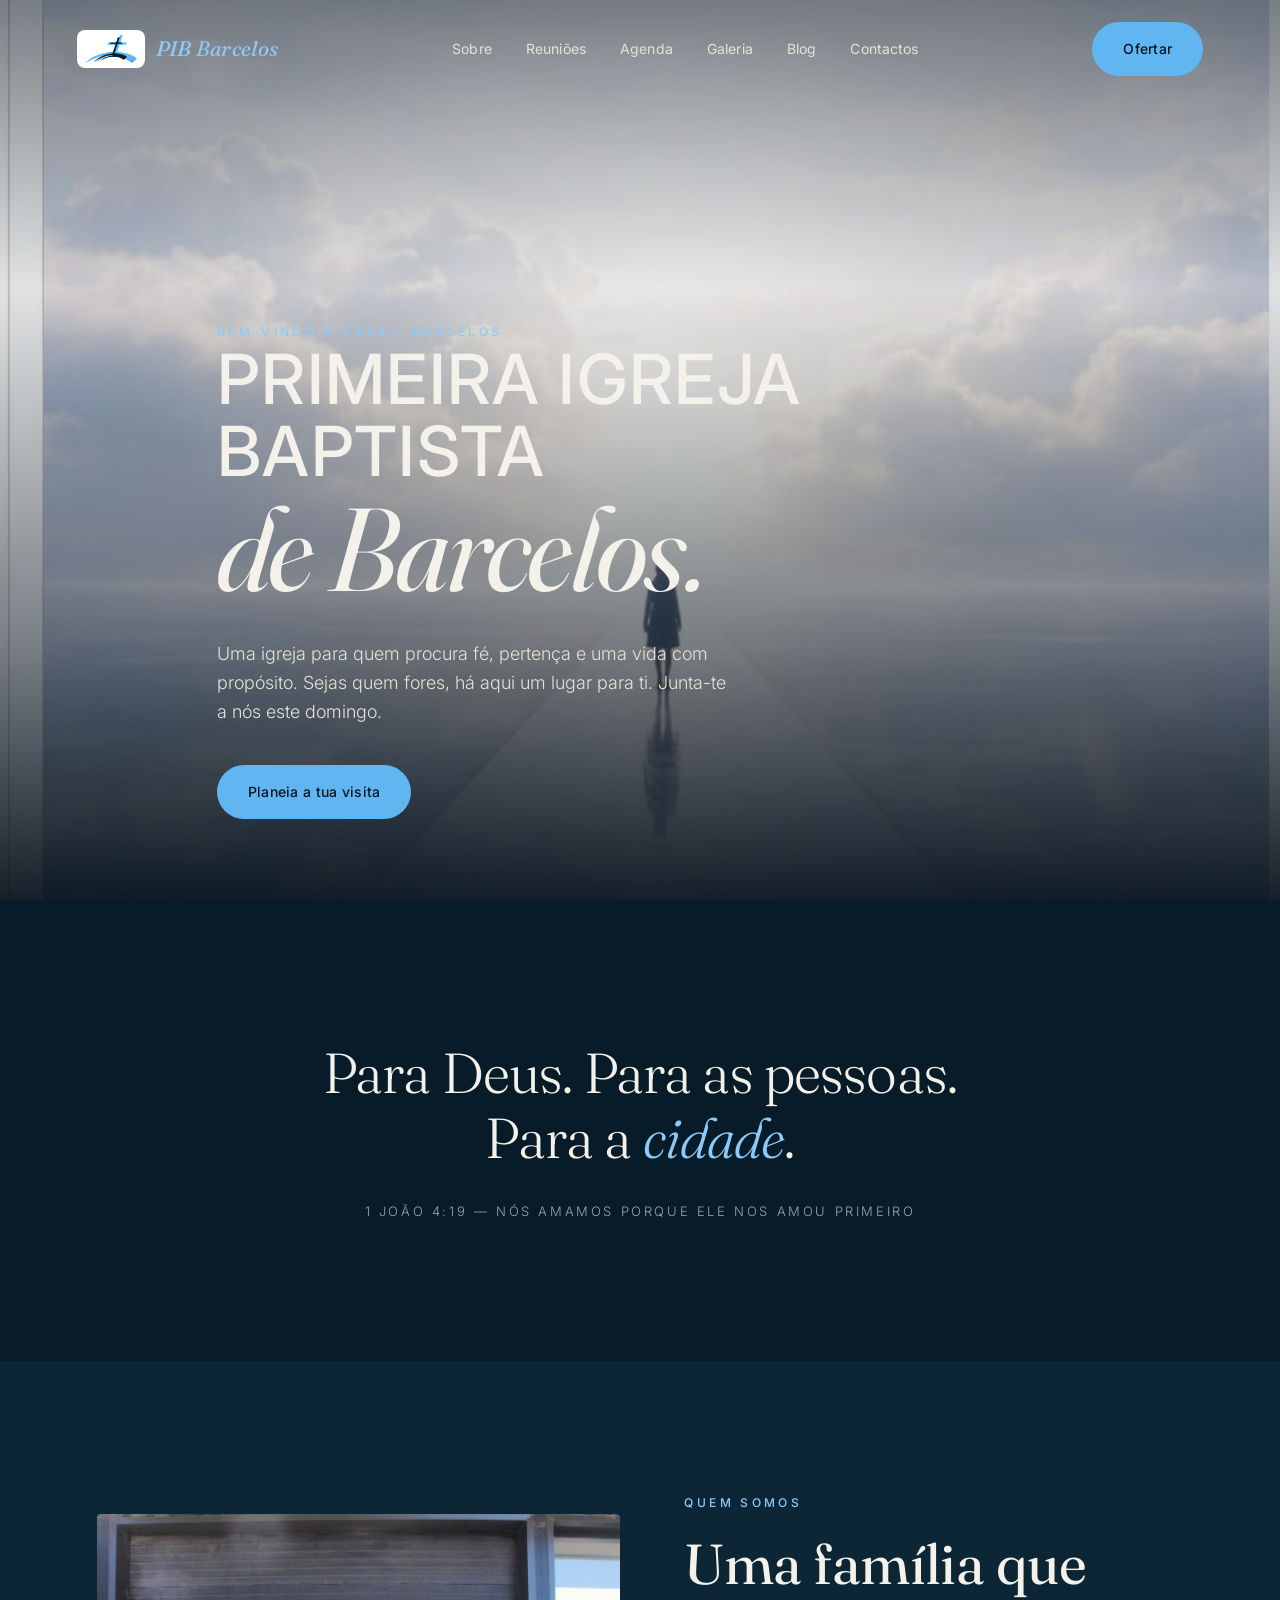
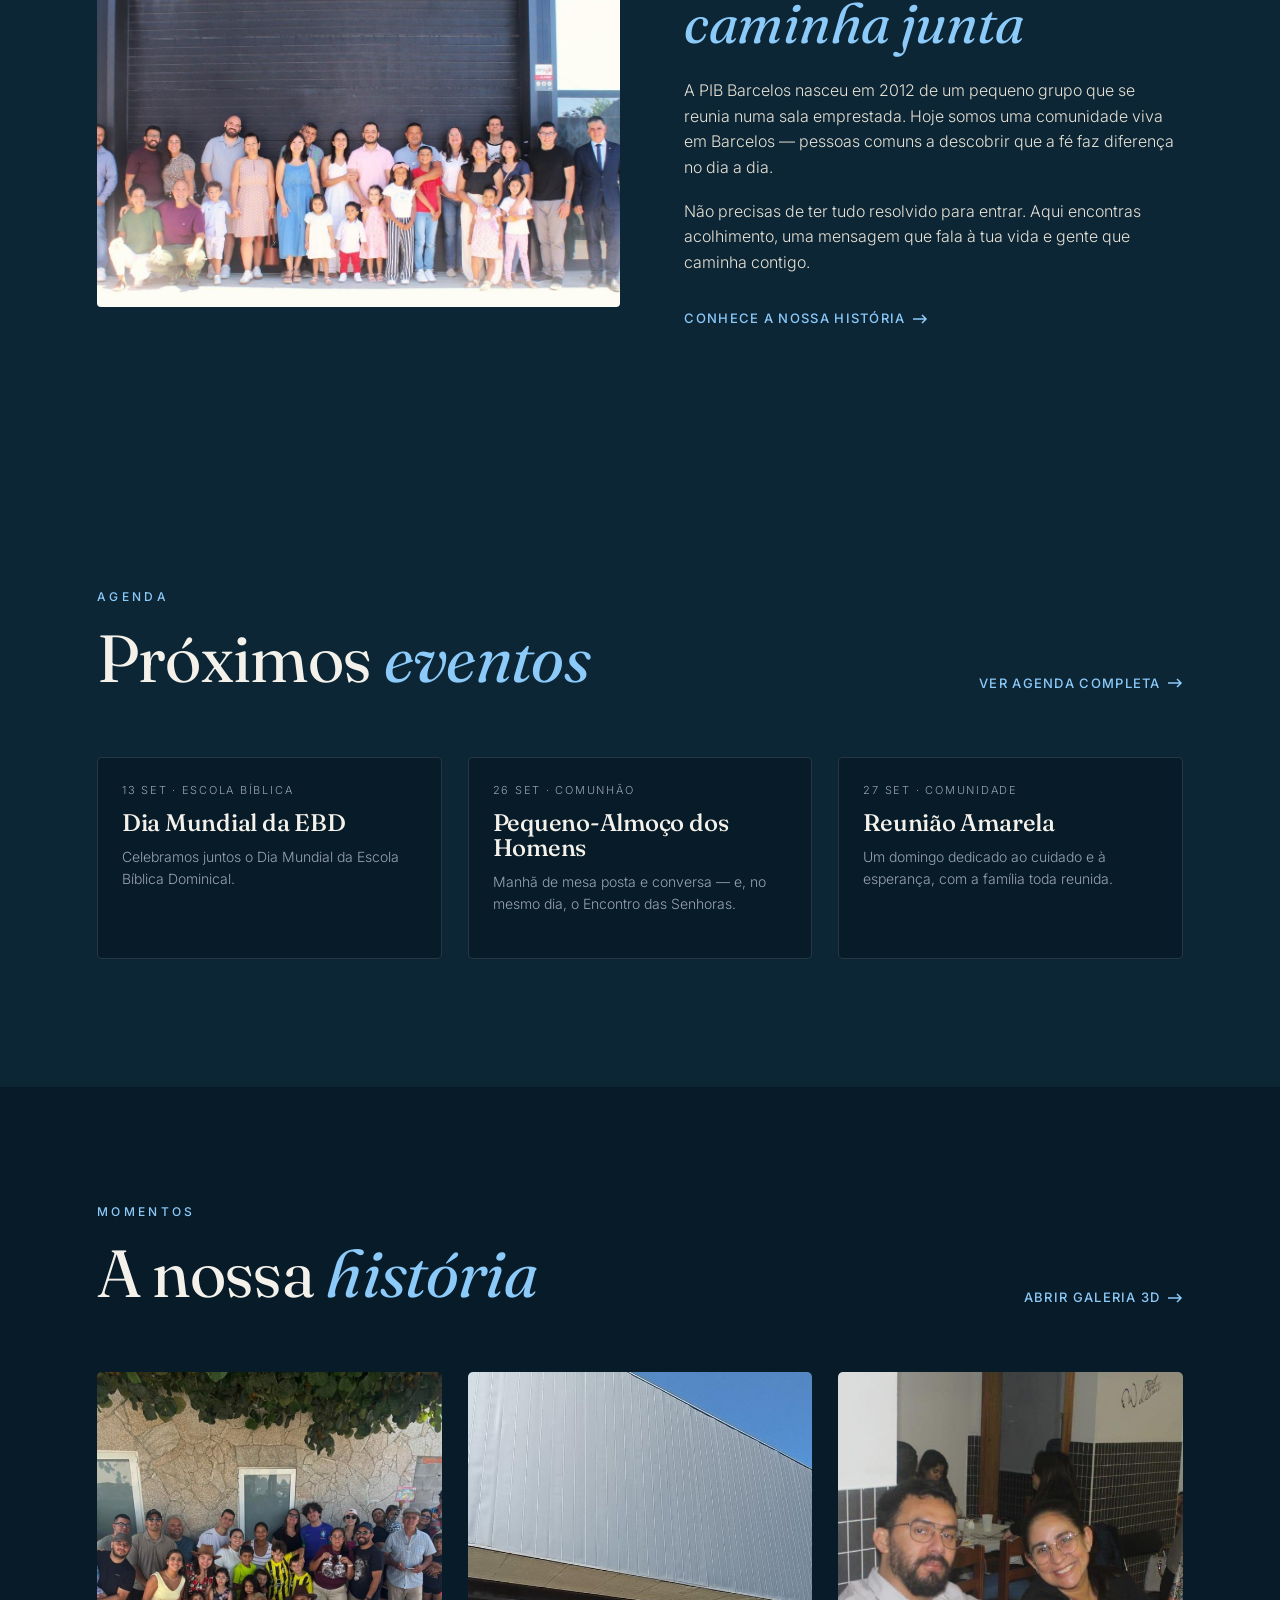
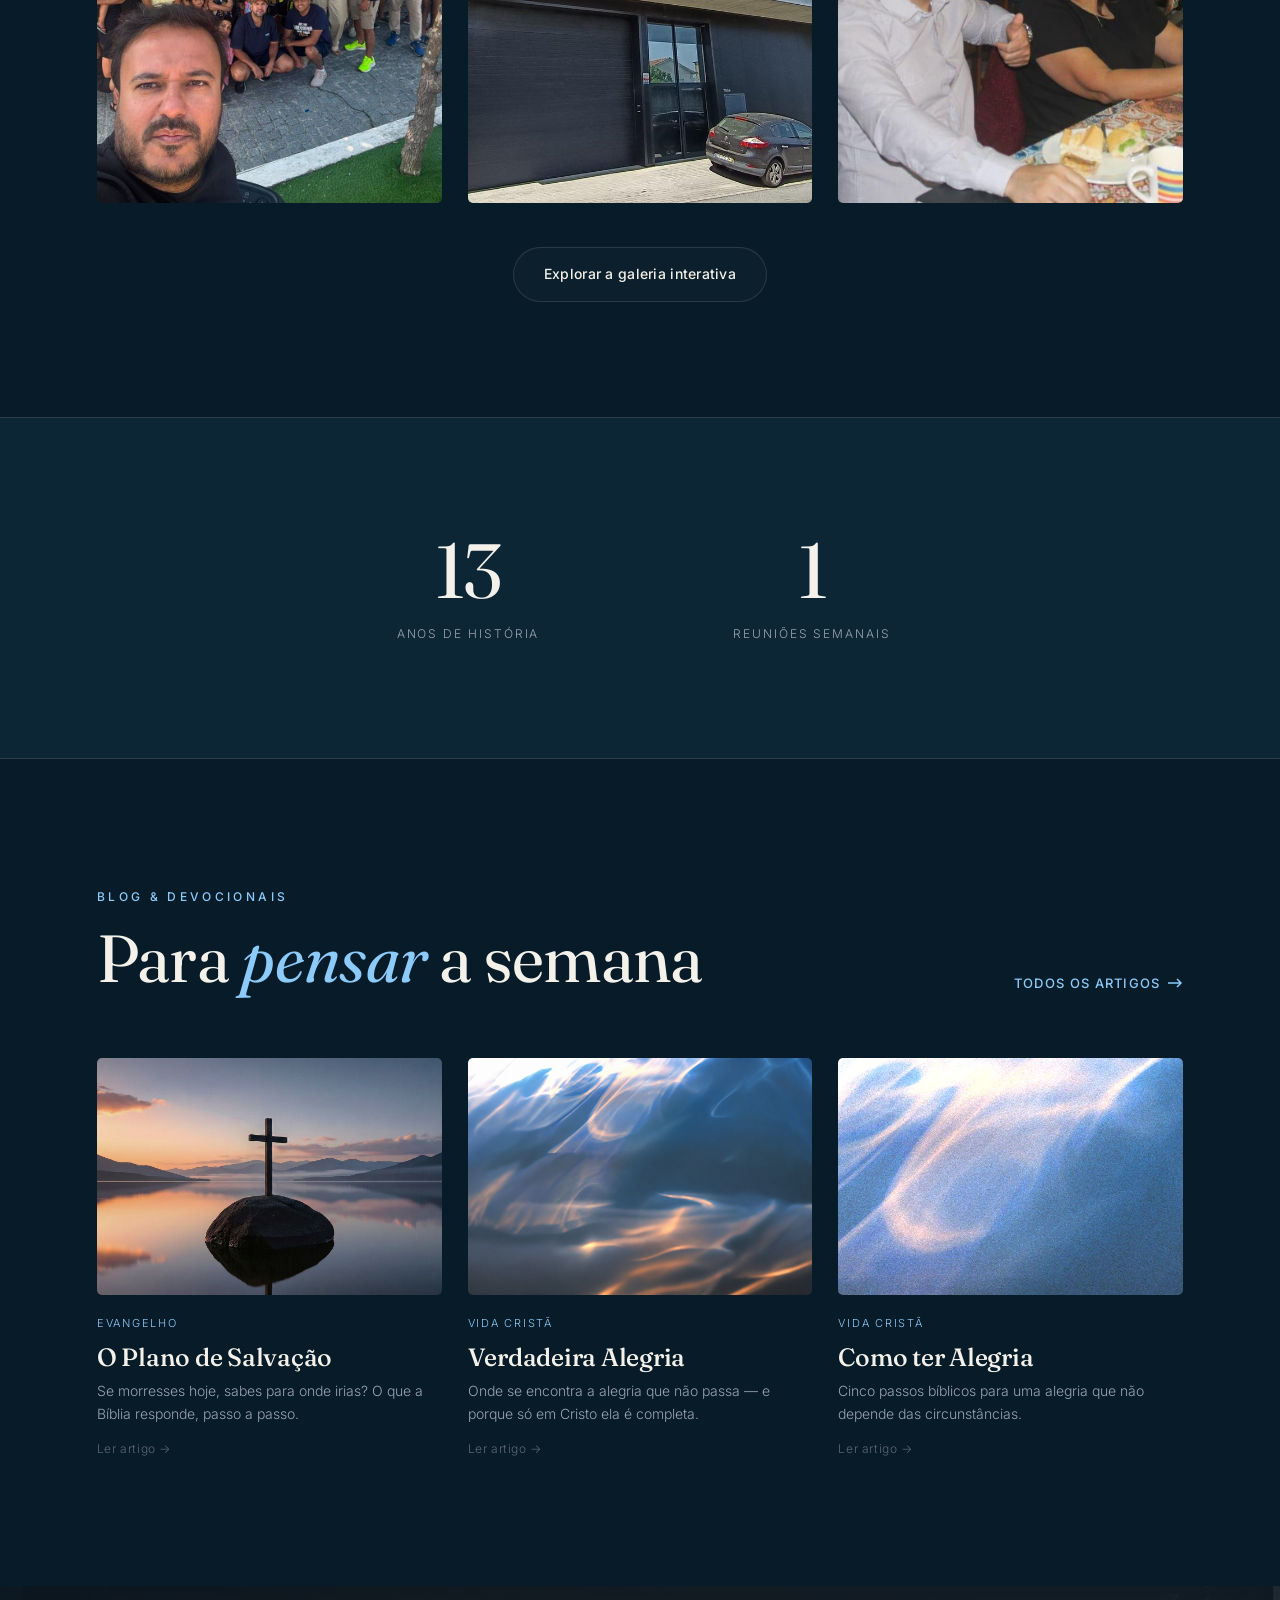
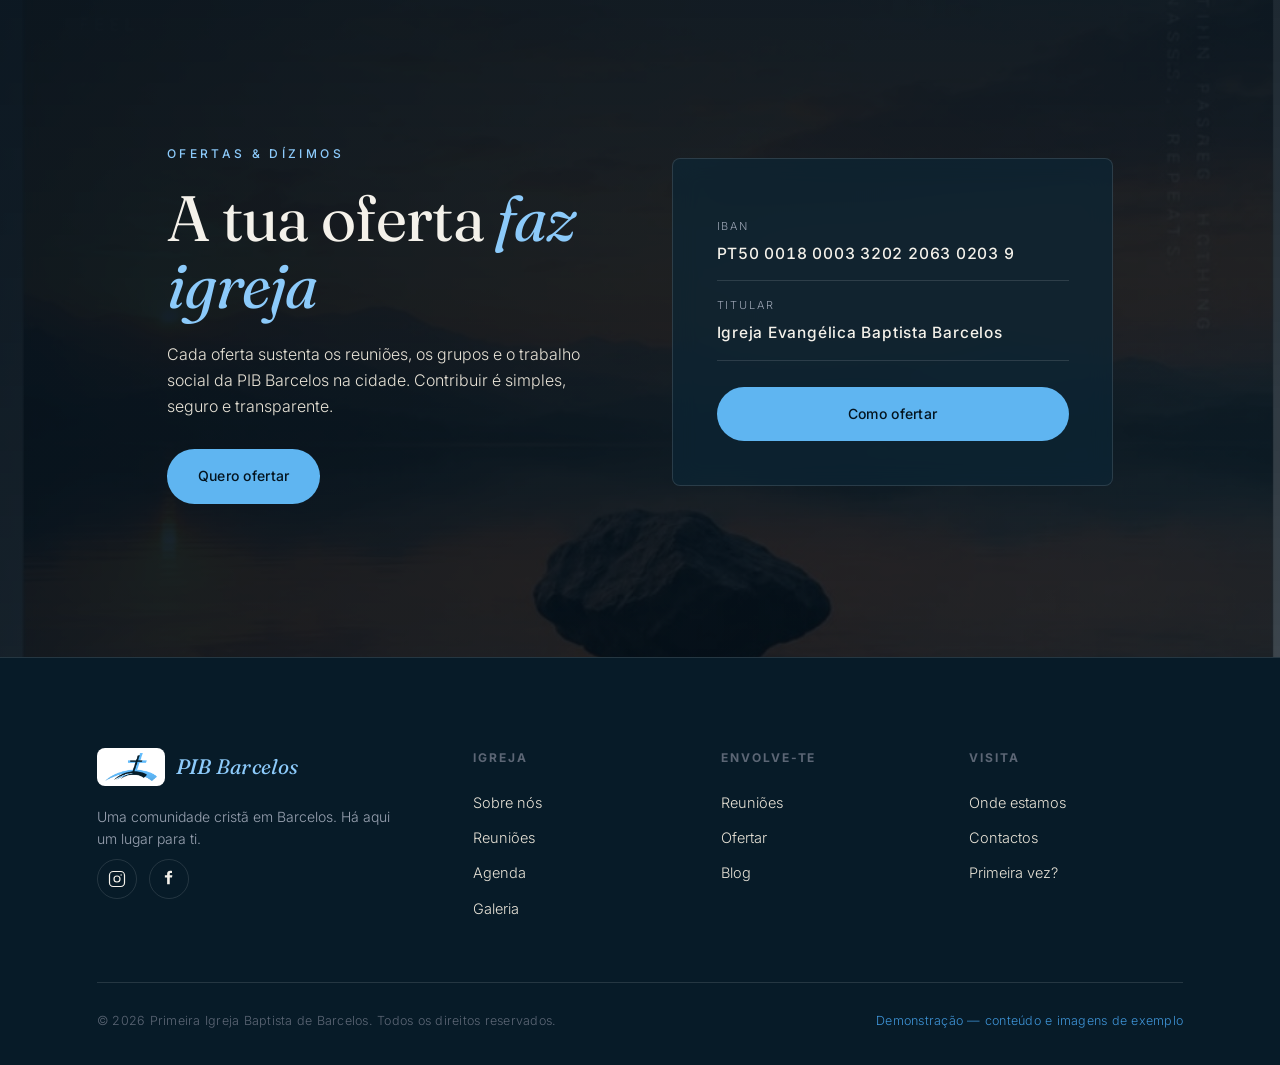
==== index.html @ da17d930 "Site PIB Barcelos" ====
<!DOCTYPE html>
<html lang="pt">
<head>
<meta charset="UTF-8">
<meta name="viewport" content="width=device-width, initial-scale=1.0">
<title>Primeira Igreja Baptista de Barcelos</title>
<meta name="description" content="PIB Barcelos é uma comunidade cristã evangélica em Barcelos. Fé, comunidade e um novo começo.">
<link rel="icon" href="assets/img/favicon.png">
<link rel="preconnect" href="https://fonts.googleapis.com"><link rel="preconnect" href="https://fonts.gstatic.com" crossorigin>
<link href="https://fonts.googleapis.com/css2?family=Fraunces:ital,opsz,wght@0,9..144,400;0,9..144,500;0,9..144,600;1,9..144,400;1,9..144,500&family=Inter:wght@300;400;500;600&display=swap" rel="stylesheet">
<link rel="stylesheet" href="assets/style.css">
</head>
<body>
<header id="hdr"><nav class="nav">
  <a href="index.html" class="logo"><img src="assets/img/logo.png" alt="PIB Barcelos" class="logo-img"><span style="font-family:var(--serif)"><b>PIB</b> <span>Barcelos</span></span></a>
  <div class="nav-links"><a href="sobre.html">Sobre</a><a href="reunioes.html">Reuniões</a><a href="eventos.html">Agenda</a><a href="galeria.html">Galeria</a><a href="blog.html">Blog</a><a href="contactos.html">Contactos</a></div>
  <div class="nav-cta"><a href="ofertar.html" class="btn btn-solid">Ofertar</a>
  <button class="burger" id="burger" aria-label="Menu"><span></span><span></span><span></span></button></div>
</nav></header>
<div class="mobile-menu" id="mobileMenu"><a href="sobre.html">Sobre</a><a href="reunioes.html">Reuniões</a><a href="eventos.html">Agenda</a><a href="galeria.html">Galeria</a><a href="blog.html">Blog</a><a href="contactos.html">Contactos</a>
  <div class="mm-foot"><a href="ofertar.html" class="btn btn-solid" style="font-family:var(--sans);font-size:14px">Ofertar</a></div>
</div>
<main>
<section class="hero" id="top">
  <video autoplay muted loop playsinline poster="assets/img/hero.jpg">
    <source src="assets/video/horizonte.mp4" type="video/mp4">
  </video>
  <div class="hero-bg"></div>
  <div class="hero-breath"></div>
  <div class="wrap hero-inner">
    <span class="eyebrow">Bem-vindo a casa · Barcelos</span>
    <h1><span class="l1">Primeira Igreja Baptista</span><span class="l2">de Barcelos.</span></h1>
    <p class="sub">Uma igreja para quem procura fé, pertença e uma vida com propósito. Sejas quem fores, há aqui um lugar para ti. Junta-te a nós este domingo.</p>
    <div class="hero-actions"><a href="reunioes.html" class="btn btn-solid">Planeia a tua visita</a></div>
  </div>
  </section>

<section class="verse"><div class="wrap reveal">
  <blockquote>Para Deus. Para as pessoas.<br>Para a <em>cidade</em>.</blockquote>
  <cite>1 João 4:19 — Nós amamos porque Ele nos amou primeiro</cite>
</div></section>

<section class="sobre" id="sobre"><div class="wrap"><div class="sobre-grid">
  <div class="sobre-img reveal" style="aspect-ratio:4/3"><img src="assets/img/grupo.jpg" alt="A família da PIB Barcelos" style="object-position:center 70%"></div>
  <div class="sobre-txt">
    <span class="eyebrow reveal">Quem somos</span>
    <h2 class="reveal d1">Uma família que <em>caminha junta</em></h2>
    <p class="reveal d1">A PIB Barcelos nasceu em 2012 de um pequeno grupo que se reunia numa sala emprestada. Hoje somos uma comunidade viva em Barcelos — pessoas comuns a descobrir que a fé faz diferença no dia a dia.</p>
    <p class="reveal d2">Não precisas de ter tudo resolvido para entrar. Aqui encontras acolhimento, uma mensagem que fala à tua vida e gente que caminha contigo.</p>
    <div style="margin-top:30px" class="reveal d2"><a href="sobre.html" class="link-u">Conhece a nossa história <svg width="16" height="10" viewBox="0 0 16 10" fill="none"><path d="M1 5h13M10 1l4 4-4 4" stroke="currentColor" stroke-width="1.5"/></svg></a></div>
  </div>
</div></div></section>

<section class="eventos" id="eventos"><div class="wrap">
  <div class="sec-head reveal"><div><span class="eyebrow">Agenda</span><h2>Próximos <em>eventos</em></h2></div>
  <a href="eventos.html" class="link-u">Ver agenda completa <svg width="16" height="10" viewBox="0 0 16 10" fill="none"><path d="M1 5h13M10 1l4 4-4 4" stroke="currentColor" stroke-width="1.5"/></svg></a></div>
    <div class="ev-grid"><article class="ev-card reveal ">
  <div class="ev-info"><div class="tag">13 Set · Escola Bíblica</div><h3>Dia Mundial da EBD</h3><p>Celebramos juntos o Dia Mundial da Escola Bíblica Dominical.</p></div></article><article class="ev-card reveal d1">
  <div class="ev-info"><div class="tag">26 Set · Comunhão</div><h3>Pequeno-Almoço dos Homens</h3><p>Manhã de mesa posta e conversa — e, no mesmo dia, o Encontro das Senhoras.</p></div></article><article class="ev-card reveal d2">
  <div class="ev-info"><div class="tag">27 Set · Comunidade</div><h3>Reunião Amarela</h3><p>Um domingo dedicado ao cuidado e à esperança, com a família toda reunida.</p></div></article></div>
</div></section>

<section class="section"><div class="wrap">
  <div class="sec-head reveal"><div><span class="eyebrow">Momentos</span><h2>A nossa <em>história</em></h2></div>
  <a href="galeria.html" class="link-u">Abrir galeria 3D <svg width="16" height="10" viewBox="0 0 16 10" fill="none"><path d="M1 5h13M10 1l4 4-4 4" stroke="currentColor" stroke-width="1.5"/></svg></a></div>
  <div class="grid-3">
    <div class="tile-img reveal"><img src="assets/img/convivio.jpg" alt=""></div>
    <div class="tile-img reveal d1"><img src="assets/img/fachada.jpg" alt=""></div>
    <div class="tile-img reveal d2"><img src="assets/img/casal.jpg" alt=""></div>
  </div>
  <div style="text-align:center;margin-top:44px" class="reveal"><a href="galeria.html" class="btn btn-ghost">Explorar a galeria interativa</a></div>
</div></section>

<section class="stats"><div class="wrap"><div class="stats-grid">
  <div class="stat reveal"><b data-count="14">0</b><span>Anos de história</span></div>
  <div class="stat reveal d1"><b data-count="2">0</b><span>Reuniões semanais</span></div>
</div></div></section>

<section class="blog" id="blog"><div class="wrap">
  <div class="sec-head reveal"><div><span class="eyebrow">Blog &amp; devocionais</span><h2>Para <em>pensar</em> a semana</h2></div>
  <a href="blog.html" class="link-u">Todos os artigos <svg width="16" height="10" viewBox="0 0 16 10" fill="none"><path d="M1 5h13M10 1l4 4-4 4" stroke="currentColor" stroke-width="1.5"/></svg></a></div>
  <div class="blog-grid">
    <article class="post reveal" onclick="location.href='artigo-plano-de-salvacao.html'">
  <div class="post-media"><img src="assets/img/cruz.jpg" alt=""></div>
  <div class="cat">Evangelho</div><h3>O Plano de Salvação</h3><p>Se morresses hoje, sabes para onde irias? O que a Bíblia responde, passo a passo.</p><div class="date">Ler artigo →</div></article>
    <article class="post reveal d1" onclick="location.href='artigo-verdadeira-alegria.html'">
  <div class="post-media"><img src="assets/img/graca.jpg" alt=""></div>
  <div class="cat">Vida cristã</div><h3>Verdadeira Alegria</h3><p>Onde se encontra a alegria que não passa — e porque só em Cristo ela é completa.</p><div class="date">Ler artigo →</div></article>
    <article class="post reveal d2" onclick="location.href='artigo-como-ter-alegria.html'">
  <div class="post-media"><img src="assets/img/sky-grace.jpg" alt=""></div>
  <div class="cat">Vida cristã</div><h3>Como ter Alegria</h3><p>Cinco passos bíblicos para uma alegria que não depende das circunstâncias.</p><div class="date">Ler artigo →</div></article>
  </div>
</div></section>

<section class="doar"><div class="doar-bg"><img src="assets/img/lake.jpg" alt=""></div>
  <div class="wrap"><div class="doar-inner">
    <div><span class="eyebrow reveal">Ofertas &amp; dízimos</span>
      <h2 class="reveal d1">A tua oferta <em>faz igreja</em></h2>
      <p class="reveal d1">Cada oferta sustenta os reuniões, os grupos e o trabalho social da PIB Barcelos na cidade. Contribuir é simples, seguro e transparente.</p>
      <a href="ofertar.html" class="btn btn-solid reveal d2">Quero ofertar</a>
    </div>
    <div class="give-card reveal d1">
      
      
      <div class="give-line"><span>IBAN</span><b>PT50 0018 0003 3202 2063 0203 9</b></div>
      <div class="give-line"><span>Titular</span><b>Igreja Evangélica Baptista Barcelos</b></div>
      <a href="ofertar.html" class="btn btn-solid">Como ofertar</a>
    </div>
  </div></div>
</section>

</main>
<footer><div class="wrap">
  <div class="foot-top">
    <div class="foot-brand">
      <a href="index.html" class="logo"><img src="assets/img/logo.png" alt="PIB Barcelos" class="logo-img"><span style="font-family:var(--serif)"><b>PIB</b> <span>Barcelos</span></span></a>
      <p>Uma comunidade cristã em Barcelos. Há aqui um lugar para ti.</p>
      <div class="socials">
        <a href="https://www.instagram.com/pib_barcelos/" target="_blank" rel="noopener" aria-label="Instagram"><svg width="18" height="18" viewBox="0 0 24 24" fill="none" stroke="currentColor" stroke-width="1.6"><rect x="2" y="2" width="20" height="20" rx="5"/><circle cx="12" cy="12" r="4"/><circle cx="17.5" cy="6.5" r="1" fill="currentColor" stroke="none"/></svg></a>
        <a href="https://www.facebook.com/pibbarcelos" target="_blank" rel="noopener" aria-label="Facebook"><svg width="18" height="18" viewBox="0 0 24 24" fill="currentColor"><path d="M13 10h3l.5-3H13V5.5c0-.8.3-1.5 1.5-1.5H16V1.4C15.7 1.3 14.8 1 13.6 1 11.2 1 9.5 2.4 9.5 5v2h-3v3h3v9h3.5z"/></svg></a>
        </div>
    </div>
    <div class="foot-col"><h5>Igreja</h5><a href="sobre.html">Sobre nós</a><a href="reunioes.html">Reuniões</a><a href="eventos.html">Agenda</a><a href="galeria.html">Galeria</a></div>
    <div class="foot-col"><h5>Envolve-te</h5><a href="reunioes.html">Reuniões</a><a href="ofertar.html">Ofertar</a><a href="blog.html">Blog</a></div>
    <div class="foot-col"><h5>Visita</h5><a href="contactos.html">Onde estamos</a><a href="contactos.html">Contactos</a><a href="#">Primeira vez?</a></div>
  </div>
  <div class="foot-bot"><span>© 2026 Primeira Igreja Baptista de Barcelos. Todos os direitos reservados.</span>
  <span class="demo">Demonstração — conteúdo e imagens de exemplo</span></div>
</div></footer>
<script src="assets/app.js"></script>
</body>
</html>
---- assets/style.css ----
:root{
  --ink:#071b28; --ink2:#0c2635; --ink3:#133449;
  --cream:#f4f1ea; --cream-d:#e7e2d6;
  --amber:#5fb5f1; --amber2:#8ccafa; --amber-d:#3e93d6;
  --muted:#9aa3b2; --muted-d:#5c6675;
  --line:rgba(255,255,255,.12); --line-d:rgba(12,15,22,.12);
  --serif:'Fraunces',Georgia,serif; --sans:'Inter',system-ui,sans-serif;
  --ease:cubic-bezier(.22,.61,.36,1);
  --pad:clamp(22px,6vw,110px);
}
*{margin:0;padding:0;box-sizing:border-box}
html{scroll-behavior:smooth}
body{font-family:var(--sans);background:var(--ink);color:var(--cream);
  -webkit-font-smoothing:antialiased;overflow-x:hidden;line-height:1.6;font-weight:300}
img{display:block;max-width:100%}
a{color:inherit;text-decoration:none}
h1,h2,h3{font-family:var(--serif);font-weight:400;line-height:1.04;letter-spacing:-.01em}
::selection{background:var(--amber);color:var(--ink)}

/* film grain overlay */
body::after{content:"";position:fixed;inset:0;z-index:9998;pointer-events:none;opacity:.05;
  background-image:url("data:image/svg+xml,%3Csvg xmlns='http://www.w3.org/2000/svg' width='120' height='120'%3E%3Cfilter id='n'%3E%3CfeTurbulence type='fractalNoise' baseFrequency='.85' numOctaves='2'/%3E%3C/filter%3E%3Crect width='100%25' height='100%25' filter='url(%23n)'/%3E%3C/svg%3E");
  mix-blend-mode:overlay}

.wrap{max-width:1240px;margin:0 auto;padding-left:var(--pad);padding-right:var(--pad)}
.eyebrow{font-family:var(--sans);font-size:12px;font-weight:500;letter-spacing:.28em;
  text-transform:uppercase;color:var(--amber2)}
.eyebrow.dark{color:var(--amber-d)}

/* buttons */
.btn{display:inline-flex;align-items:center;gap:.6em;font-family:var(--sans);font-size:14px;
  font-weight:500;letter-spacing:.02em;padding:15px 30px;border-radius:100px;cursor:pointer;
  border:1px solid transparent;transition:.35s var(--ease);white-space:nowrap}
.btn-solid{background:var(--amber);color:#04141f}
.btn-solid:hover{background:var(--amber2);transform:translateY(-2px)}
.btn-ghost{border-color:var(--line);color:var(--cream);background:rgba(255,255,255,.02)}
.btn-ghost:hover{border-color:var(--cream);background:rgba(255,255,255,.06)}
.btn-ghost.dark{border-color:var(--line-d);color:var(--ink)}
.btn-ghost.dark:hover{border-color:var(--ink);background:rgba(12,15,22,.04)}
.link-u{font-family:var(--sans);font-size:13px;font-weight:500;letter-spacing:.1em;
  text-transform:uppercase;display:inline-flex;align-items:center;gap:.5em;color:var(--amber2)}
.link-u svg{transition:transform .35s var(--ease)}
.link-u:hover svg{transform:translateX(5px)}

/* ============ NAV ============ */
header{position:fixed;top:0;left:0;right:0;z-index:1000;transition:.4s var(--ease)}
.nav{display:flex;align-items:center;justify-content:space-between;
  padding:22px var(--pad);transition:.4s var(--ease)}
header.scrolled{background:rgba(6,20,31,.82);backdrop-filter:blur(16px);
  border-bottom:1px solid var(--line)}
header.scrolled .nav{padding-top:15px;padding-bottom:15px}
.logo{display:flex;align-items:center;gap:11px;font-family:var(--serif);font-size:21px;letter-spacing:.01em}
.logo b{font-weight:500}.logo span{font-style:italic;color:var(--amber2);font-weight:400}
.logo svg{flex-shrink:0}
.nav-links{display:flex;align-items:center;gap:34px}
.nav-links a{font-family:var(--sans);font-size:14px;font-weight:400;color:var(--cream-d);
  letter-spacing:.01em;position:relative;transition:.3s}
.nav-links a::after{content:"";position:absolute;left:0;bottom:-6px;width:0;height:1px;
  background:var(--amber2);transition:width .3s var(--ease)}
.nav-links a:hover{color:var(--cream)}.nav-links a:hover::after{width:100%}
.nav-cta{display:flex;align-items:center;gap:18px}
.burger{display:none;flex-direction:column;gap:5px;background:none;border:0;cursor:pointer;padding:8px}
.burger span{width:26px;height:2px;background:var(--cream);transition:.3s var(--ease)}
.mobile-menu{position:fixed;inset:0;z-index:999;background:var(--ink);
  display:flex;flex-direction:column;justify-content:center;gap:8px;padding:var(--pad);
  transform:translateY(-100%);transition:.5s var(--ease);opacity:0}
.mobile-menu.open{transform:translateY(0);opacity:1}
.mobile-menu a{font-family:var(--serif);font-size:clamp(30px,9vw,52px);color:var(--cream);
  padding:6px 0;transition:.3s}.mobile-menu a:hover{color:var(--amber2);padding-left:14px}
.mobile-menu .mm-foot{margin-top:38px;display:flex;gap:16px;flex-wrap:wrap}

/* ============ HERO ============ */
.hero{position:relative;min-height:100svh;display:flex;align-items:flex-end;
  padding-bottom:clamp(48px,9vh,110px);overflow:hidden}
.hero-bg{position:absolute;inset:0;z-index:-2}
.hero-bg img{width:100%;height:100%;object-fit:cover;object-position:center 42%}
.hero-bg::after{content:"";position:absolute;inset:0;
  background:linear-gradient(180deg,rgba(5,17,27,.55) 0%,rgba(5,17,27,.12) 32%,rgba(5,17,27,.55) 72%,rgba(5,17,27,.94) 100%)}
.hero-inner{position:relative;z-index:2;max-width:1000px}
.hero .eyebrow{margin-bottom:26px;opacity:0;animation:up .9s var(--ease) .2s forwards}
.hero h1{font-size:clamp(48px,9.2vw,132px);letter-spacing:-.02em;margin-bottom:30px}
.hero h1 .l1{display:block;font-family:var(--sans);font-weight:500;
  font-size:clamp(30px,5.4vw,74px);letter-spacing:.02em;text-transform:uppercase;
  opacity:0;animation:up 1s var(--ease) .34s forwards}
.hero h1 .l2{display:block;font-style:italic;color:var(--cream);
  opacity:0;animation:up 1s var(--ease) .48s forwards}
.hero p.sub{max-width:520px;font-size:clamp(15px,1.5vw,18px);color:var(--cream-d);
  margin-bottom:38px;opacity:0;animation:up 1s var(--ease) .62s forwards}
.hero-actions{display:flex;gap:14px;flex-wrap:wrap;opacity:0;animation:up 1s var(--ease) .76s forwards}
@keyframes up{from{opacity:0;transform:translateY(34px)}to{opacity:1;transform:translateY(0)}}
.scroll-cue{position:absolute;bottom:34px;left:50%;transform:translateX(-50%);z-index:2;
  display:flex;flex-direction:column;align-items:center;gap:10px;
  font-family:var(--sans);font-size:11px;letter-spacing:.22em;text-transform:uppercase;
  color:var(--muted);opacity:0;animation:up 1s var(--ease) 1s forwards}
.scroll-cue .bar{width:1px;height:44px;background:linear-gradient(var(--amber2),transparent);
  animation:cue 2s ease-in-out infinite}
@keyframes cue{0%,100%{transform:scaleY(.4);transform-origin:top;opacity:.4}50%{transform:scaleY(1);opacity:1}}

/* reveal */
.reveal{opacity:0;transform:translateY(42px);transition:1s var(--ease)}
.reveal.in{opacity:1;transform:none}
.reveal.d1{transition-delay:.1s}.reveal.d2{transition-delay:.2s}.reveal.d3{transition-delay:.3s}

/* ============ MARQUEE / VERSE ============ */
.verse{padding:clamp(60px,11vw,140px) 0;text-align:center;position:relative}
.verse .wrap{max-width:1000px}
.verse blockquote{font-family:var(--serif);font-size:clamp(26px,4.4vw,58px);
  line-height:1.16;letter-spacing:-.015em}
.verse blockquote em{font-style:italic;color:var(--amber2)}
.verse cite{display:block;margin-top:30px;font-family:var(--sans);font-style:normal;
  font-size:13px;letter-spacing:.2em;text-transform:uppercase;color:var(--muted)}

.sec-head{display:flex;align-items:flex-end;justify-content:space-between;gap:30px;
  margin-bottom:clamp(38px,5vw,68px);flex-wrap:wrap}
.sec-head h2{font-size:clamp(32px,5.2vw,68px)}
.sec-head h2 em{font-style:italic;color:var(--amber2)}
.sec-head .eyebrow{margin-bottom:18px;display:block}
.sec-head p{max-width:400px;color:var(--muted);font-size:15px}

/* ============ SOBRE ============ */
.sobre{padding:clamp(70px,10vw,140px) 0;background:var(--ink2)}
.sobre-grid{display:grid;grid-template-columns:1.05fr 1fr;gap:clamp(34px,5vw,80px);align-items:center}
.sobre-img{position:relative;border-radius:4px;overflow:hidden;aspect-ratio:4/5}
.sobre-img img{width:100%;height:100%;object-fit:cover;transition:transform 1.4s var(--ease)}
.sobre-img:hover img{transform:scale(1.05)}
.sobre-txt h2{font-size:clamp(30px,4.4vw,58px);margin:20px 0 26px}
.sobre-txt h2 em{font-style:italic;color:var(--amber2)}
.sobre-txt p{color:var(--cream-d);margin-bottom:18px;max-width:52ch}
.pillars{display:flex;gap:14px;margin-top:34px;flex-wrap:wrap}
.pillar{flex:1;min-width:150px;padding:22px;border:1px solid var(--line);border-radius:3px;
  transition:.4s var(--ease)}
.pillar:hover{background:rgba(255,255,255,.03);border-color:rgba(95,181,241,.4)}
.pillar h4{font-family:var(--serif);font-size:19px;margin-bottom:7px;font-weight:500}
.pillar p{font-size:13.5px;color:var(--muted);margin:0}

/* ============ CULTOS ============ */
.cultos{padding:clamp(70px,10vw,140px) 0}
.cultos-grid{display:grid;grid-template-columns:1.15fr 1fr;gap:clamp(34px,5vw,70px);align-items:center}
.msg-card{position:relative;border-radius:5px;overflow:hidden;aspect-ratio:16/10;
  display:flex;align-items:flex-end;padding:clamp(22px,3vw,38px);cursor:pointer;group}
.msg-card img{position:absolute;inset:0;width:100%;height:100%;object-fit:cover;
  transition:transform 1.2s var(--ease)}
.msg-card::after{content:"";position:absolute;inset:0;
  background:linear-gradient(180deg,rgba(5,17,27,.15),rgba(5,17,27,.86))}
.msg-card:hover img{transform:scale(1.06)}
.msg-body{position:relative;z-index:2}
.msg-tag{font-family:var(--sans);font-size:11px;letter-spacing:.2em;text-transform:uppercase;
  color:var(--amber2);margin-bottom:12px}
.msg-card h3{font-size:clamp(24px,3.2vw,40px);font-style:italic;margin-bottom:8px}
.msg-meta{font-family:var(--sans);font-size:13px;color:var(--cream-d)}
.play{position:absolute;top:50%;left:50%;transform:translate(-50%,-50%);z-index:2;
  width:74px;height:74px;border-radius:50%;background:rgba(244,241,234,.14);
  backdrop-filter:blur(6px);border:1px solid rgba(244,241,234,.5);
  display:flex;align-items:center;justify-content:center;transition:.4s var(--ease)}
.msg-card:hover .play{background:var(--amber);border-color:var(--amber);transform:translate(-50%,-50%) scale(1.08)}
.play svg{fill:var(--cream);transition:.4s}.msg-card:hover .play svg{fill:#04141f}
.sched{border-top:1px solid var(--line)}
.sched-row{display:flex;align-items:center;justify-content:space-between;gap:16px;
  padding:22px 4px;border-bottom:1px solid var(--line);transition:.35s var(--ease)}
.sched-row:hover{padding-left:14px;background:linear-gradient(90deg,rgba(95,181,241,.06),transparent)}
.sched-day{font-family:var(--serif);font-size:21px;font-weight:500}
.sched-name{font-family:var(--sans);font-size:13px;color:var(--muted);margin-top:3px}
.sched-time{font-family:var(--serif);font-size:22px;font-style:italic;color:var(--amber2);white-space:nowrap}
.sched-head{margin-bottom:8px}

/* ============ EVENTOS ============ */
.eventos{padding:clamp(70px,10vw,140px) 0;background:var(--ink2)}
.ev-grid{display:grid;grid-template-columns:repeat(3,1fr);gap:26px}
.ev-card{border:1px solid var(--line);border-radius:5px;overflow:hidden;background:var(--ink);
  transition:.5s var(--ease);cursor:pointer}
.ev-card:hover{transform:translateY(-8px);border-color:rgba(95,181,241,.4);
  box-shadow:0 30px 60px -30px rgba(0,0,0,.7)}
.ev-media{position:relative;aspect-ratio:16/11;overflow:hidden}
.ev-media img{width:100%;height:100%;object-fit:cover;transition:transform 1s var(--ease)}
.ev-card:hover .ev-media img{transform:scale(1.08)}
.ev-date{position:absolute;top:14px;left:14px;background:rgba(6,20,31,.72);
  backdrop-filter:blur(8px);border:1px solid var(--line);border-radius:4px;
  padding:9px 13px;text-align:center;line-height:1}
.ev-date b{display:block;font-family:var(--serif);font-size:24px;font-weight:500}
.ev-date span{font-family:var(--sans);font-size:10px;letter-spacing:.18em;text-transform:uppercase;color:var(--amber2)}
.ev-info{padding:24px}
.ev-info .tag{font-family:var(--sans);font-size:11px;letter-spacing:.16em;text-transform:uppercase;color:var(--muted)}
.ev-info h3{font-size:24px;margin:11px 0 10px;font-weight:500}
.ev-info p{font-size:14px;color:var(--muted);margin-bottom:18px}

/* ============ GALERIA (option B) ============ */
.galeria{padding:clamp(70px,10vw,130px) 0 clamp(80px,11vw,150px);background:var(--ink);
  position:relative;overflow:hidden}
.gal-head{text-align:center;margin-bottom:14px}
.gal-head h2{font-size:clamp(40px,10vw,150px);letter-spacing:-.02em;line-height:.9}
.gal-head h2 em{font-style:italic;color:var(--amber2)}
.gal-stage{position:relative;perspective:1800px;margin-top:clamp(10px,3vw,30px)}
.gal-track{display:flex;gap:26px;padding:40px calc(50% - 190px);overflow-x:auto;
  scroll-snap-type:x mandatory;cursor:grab;scrollbar-width:none;-webkit-overflow-scrolling:touch}
.gal-track::-webkit-scrollbar{display:none}
.gal-track.drag{cursor:grabbing;scroll-snap-type:none}
.g-item{flex:0 0 clamp(240px,30vw,380px);aspect-ratio:3/4;border-radius:6px;overflow:hidden;
  position:relative;scroll-snap-align:center;transform-style:preserve-3d;
  transition:transform .1s linear,box-shadow .5s var(--ease);will-change:transform;user-select:none}
.g-item img{width:100%;height:100%;object-fit:cover;pointer-events:none}
.g-item::after{content:"";position:absolute;inset:0;
  background:linear-gradient(180deg,transparent 45%,rgba(5,17,27,.8))}
.g-cap{position:absolute;left:22px;bottom:20px;z-index:2}
.g-cap b{display:block;font-family:var(--serif);font-size:22px;font-weight:500;font-style:italic}
.g-cap span{font-family:var(--sans);font-size:11px;letter-spacing:.16em;text-transform:uppercase;color:var(--amber2)}
.g-item.active{box-shadow:0 40px 80px -30px rgba(0,0,0,.85)}
.gal-expand{position:absolute;top:14px;right:14px;z-index:3;width:38px;height:38px;border-radius:50%;
  background:rgba(6,20,31,.5);backdrop-filter:blur(6px);border:1px solid var(--line);
  display:flex;align-items:center;justify-content:center;opacity:0;transition:.4s}
.g-item.active .gal-expand{opacity:1}
.gal-hint{text-align:center;margin-top:26px;font-family:var(--sans);font-size:12px;
  letter-spacing:.16em;text-transform:uppercase;color:var(--muted-d)}
/* lightbox */
.lightbox{position:fixed;inset:0;z-index:2000;background:rgba(4,14,22,.94);
  display:flex;align-items:center;justify-content:center;padding:5vw;opacity:0;
  pointer-events:none;transition:.45s var(--ease)}
.lightbox.open{opacity:1;pointer-events:auto}
.lightbox img{max-width:min(560px,88vw);max-height:84vh;border-radius:6px;
  transform:scale(.94);transition:.45s var(--ease)}
.lightbox.open img{transform:scale(1)}
.lb-close{position:absolute;top:26px;right:26px;width:48px;height:48px;border-radius:50%;
  border:1px solid var(--line);background:rgba(255,255,255,.04);color:var(--cream);
  cursor:pointer;font-size:20px;display:flex;align-items:center;justify-content:center}
.lb-cap{position:absolute;bottom:6vh;left:0;right:0;text-align:center;
  font-family:var(--serif);font-style:italic;font-size:24px}

/* ============ STATS ============ */
.stats{padding:clamp(60px,9vw,120px) 0;background:var(--ink2);border-top:1px solid var(--line);
  border-bottom:1px solid var(--line)}
.stats-grid{display:grid;grid-template-columns:repeat(2,minmax(0,320px));justify-content:center;gap:24px;text-align:center}
.stat b{font-family:var(--serif);font-size:clamp(44px,6vw,86px);font-weight:400;
  display:block;line-height:1;letter-spacing:-.02em}
.stat b em{font-style:normal;color:var(--amber2)}
.stat span{font-family:var(--sans);font-size:12px;letter-spacing:.16em;text-transform:uppercase;
  color:var(--muted);margin-top:14px;display:block}

/* ============ BLOG ============ */
.blog{padding:clamp(70px,10vw,140px) 0}
.blog-grid{display:grid;grid-template-columns:repeat(3,1fr);gap:26px}
.post{cursor:pointer;transition:.4s var(--ease)}
.post-media{aspect-ratio:16/11;border-radius:5px;overflow:hidden;margin-bottom:20px;position:relative}
.post-media img{width:100%;height:100%;object-fit:cover;transition:transform 1s var(--ease)}
.post:hover .post-media img{transform:scale(1.06)}
.post .cat{font-family:var(--sans);font-size:11px;letter-spacing:.16em;text-transform:uppercase;color:var(--amber2)}
.post h3{font-size:25px;margin:12px 0 10px;font-weight:500;transition:.3s}
.post:hover h3{color:var(--amber2)}
.post p{font-size:14px;color:var(--muted);margin-bottom:14px}
.post .date{font-family:var(--sans);font-size:12px;color:var(--muted-d);letter-spacing:.05em}

/* ============ DOACOES ============ */
.doar{position:relative;padding:clamp(80px,12vw,160px) 0;overflow:hidden}
.doar-bg{position:absolute;inset:0;z-index:-2}
.doar-bg img{width:100%;height:100%;object-fit:cover}
.doar-bg::after{content:"";position:absolute;inset:0;
  background:linear-gradient(180deg,rgba(5,17,27,.9),rgba(5,17,27,.78)),linear-gradient(90deg,rgba(5,17,27,.7),transparent)}
.doar .wrap{position:relative;z-index:2;max-width:1100px}
.doar-inner{display:grid;grid-template-columns:1fr 1fr;gap:clamp(34px,5vw,70px);align-items:center}
.doar h2{font-size:clamp(34px,5vw,66px);margin:20px 0 24px}
.doar h2 em{font-style:italic;color:var(--amber2)}
.doar p{color:var(--cream-d);max-width:44ch;margin-bottom:30px}
.give-card{background:rgba(12,38,53,.7);backdrop-filter:blur(12px);border:1px solid var(--line);
  border-radius:8px;padding:clamp(26px,3.4vw,44px)}
.give-opts{display:flex;gap:10px;margin-bottom:26px}
.give-opt{flex:1;padding:13px;text-align:center;border:1px solid var(--line);border-radius:5px;
  font-family:var(--sans);font-size:13px;cursor:pointer;transition:.3s;color:var(--cream-d)}
.give-opt.on,.give-opt:hover{background:var(--amber);color:#04141f;border-color:var(--amber)}
.give-line{display:flex;flex-direction:column;align-items:flex-start;gap:7px;padding:16px 0;
  border-bottom:1px solid var(--line)}
.give-line span{font-family:var(--sans);font-size:11px;letter-spacing:.18em;text-transform:uppercase;color:var(--muted)}
.give-line b{font-family:var(--sans);font-size:15.5px;font-weight:500;letter-spacing:.05em;
  color:var(--cream);line-height:1.4;font-variant-numeric:tabular-nums;word-break:keep-all;white-space:nowrap}
@media(max-width:420px){.give-line b{white-space:normal;font-size:14px}}
.give-card .btn{width:100%;justify-content:center;margin-top:26px}

/* ============ CONTACTOS ============ */
.contacto{padding:clamp(70px,10vw,140px) 0;background:var(--ink2)}
.cont-grid{display:grid;grid-template-columns:1fr 1fr;gap:clamp(34px,5vw,70px)}
.cont-form{display:flex;flex-direction:column;gap:16px}
.field label{font-family:var(--sans);font-size:12px;letter-spacing:.1em;text-transform:uppercase;
  color:var(--muted);display:block;margin-bottom:8px}
.field input,.field textarea{width:100%;background:rgba(255,255,255,.03);border:1px solid var(--line);
  border-radius:4px;padding:14px 16px;color:var(--cream);font-family:var(--sans);font-size:15px;
  transition:.3s}
.field input:focus,.field textarea:focus{outline:0;border-color:var(--amber2);background:rgba(255,255,255,.05)}
.field textarea{resize:vertical;min-height:120px}
.cont-info{display:flex;flex-direction:column;gap:26px}
.map{aspect-ratio:16/10;border-radius:6px;overflow:hidden;position:relative;border:1px solid var(--line);
  background:
    radial-gradient(circle at 62% 44%,rgba(95,181,241,.18),transparent 38%),
    repeating-linear-gradient(90deg,transparent 0 46px,rgba(255,255,255,.04) 46px 47px),
    repeating-linear-gradient(0deg,transparent 0 46px,rgba(255,255,255,.04) 46px 47px),
    linear-gradient(135deg,#141b26,#0e141d)}
.map .road{position:absolute;background:rgba(255,255,255,.08)}
.map .pin{position:absolute;top:44%;left:62%;transform:translate(-50%,-100%);z-index:2}
.map .pin svg{filter:drop-shadow(0 6px 10px rgba(0,0,0,.5))}
.map .pin i{position:absolute;bottom:-4px;left:50%;transform:translateX(-50%);width:16px;height:5px;
  background:rgba(0,0,0,.4);border-radius:50%;filter:blur(2px)}
.map a{position:absolute;bottom:14px;right:14px;z-index:3}
.info-block h4{font-family:var(--serif);font-size:19px;font-weight:500;margin-bottom:6px}
.info-block p{font-size:14.5px;color:var(--cream-d);line-height:1.7}
.info-cols{display:grid;grid-template-columns:1fr 1fr;gap:24px}

/* ============ NEWSLETTER ============ */
.news{padding:clamp(56px,8vw,110px) 0;text-align:center;background:var(--ink)}
.news .wrap{max-width:680px}
.news h2{font-size:clamp(28px,4.4vw,52px);margin:16px 0 26px}
.news h2 em{font-style:italic;color:var(--amber2)}
.news-form{display:flex;gap:10px;max-width:460px;margin:0 auto;flex-wrap:wrap}
.news-form input{flex:1;min-width:200px;background:rgba(255,255,255,.03);border:1px solid var(--line);
  border-radius:100px;padding:15px 24px;color:var(--cream);font-family:var(--sans);font-size:15px}
.news-form input:focus{outline:0;border-color:var(--amber2)}

/* ============ FOOTER ============ */
footer{background:var(--ink);border-top:1px solid var(--line);padding:clamp(56px,7vw,90px) 0 34px}
.foot-top{display:grid;grid-template-columns:1.6fr 1fr 1fr 1fr;gap:34px;margin-bottom:56px}
.foot-brand .logo{margin-bottom:20px}
.foot-brand p{font-size:14px;color:var(--muted);max-width:34ch}
.foot-col h5{font-family:var(--sans);font-size:12px;letter-spacing:.16em;text-transform:uppercase;
  color:var(--muted-d);margin-bottom:18px}
.foot-col a{display:block;font-size:14.5px;color:var(--cream-d);padding:6px 0;transition:.3s}
.foot-col a:hover{color:var(--amber2)}
.socials{display:flex;gap:12px;margin-top:8px}
.socials a{width:40px;height:40px;border:1px solid var(--line);border-radius:50%;
  display:flex;align-items:center;justify-content:center;transition:.35s var(--ease)}
.socials a:hover{background:var(--amber);border-color:var(--amber);color:#04141f;transform:translateY(-3px)}
.foot-bot{display:flex;justify-content:space-between;gap:16px;flex-wrap:wrap;
  padding-top:28px;border-top:1px solid var(--line);
  font-family:var(--sans);font-size:12.5px;color:var(--muted-d);letter-spacing:.02em}
.foot-bot .demo{color:var(--amber-d)}

/* ============ RESPONSIVE ============ */
@media(max-width:900px){
  .nav-links,.nav-cta .btn{display:none}
  .burger{display:flex}
  .sobre-grid,.cultos-grid,.doar-inner,.cont-grid{grid-template-columns:1fr}
  .sobre-img{aspect-ratio:16/12;order:-1}
  .ev-grid,.blog-grid{grid-template-columns:1fr;max-width:460px;margin:0 auto}
  .stats-grid{grid-template-columns:1fr 1fr;gap:40px 20px}
  .foot-top{grid-template-columns:1fr 1fr}
  .info-cols{grid-template-columns:1fr}
}
@media(max-width:560px){
  .foot-top{grid-template-columns:1fr}
  .give-opts{flex-wrap:wrap}
  .hero-actions .btn{flex:1;justify-content:center}
}
/* ===== multi-page additions ===== */
.nav-links a.active{color:var(--cream)}
.nav-links a.active::after{width:100%}
.mobile-menu a.active{color:var(--amber2)}

/* page banner (inner pages) */
.page-hero{position:relative;min-height:56vh;display:flex;align-items:flex-end;
  padding:130px var(--pad) clamp(46px,6vw,80px);overflow:hidden}
.page-hero-bg{position:absolute;inset:0;z-index:-2}
.page-hero-bg img{width:100%;height:100%;object-fit:cover;object-position:center 40%}
.page-hero-bg::after{content:"";position:absolute;inset:0;
  background:linear-gradient(180deg,rgba(5,17,27,.62),rgba(5,17,27,.35) 40%,rgba(5,17,27,.9))}
.page-hero-inner{position:relative;z-index:2;max-width:900px}
.page-hero .crumb{font-family:var(--sans);font-size:12px;letter-spacing:.2em;text-transform:uppercase;
  color:var(--muted);margin-bottom:20px}
.page-hero .crumb a{color:var(--amber2)}
.page-hero h1{font-size:clamp(42px,8vw,104px);letter-spacing:-.02em;line-height:.98}
.page-hero h1 em{font-style:italic;color:var(--amber2)}
.page-hero p{max-width:560px;color:var(--cream-d);font-size:clamp(15px,1.5vw,18px);margin-top:22px}

.section{padding:clamp(64px,9vw,130px) 0}
.section.alt{background:var(--ink2)}
.lead{font-family:var(--serif);font-size:clamp(22px,3vw,34px);line-height:1.32;max-width:22ch}
.prose{max-width:62ch;color:var(--cream-d)}
.prose p{margin-bottom:18px}
.two{display:grid;grid-template-columns:1fr 1fr;gap:clamp(34px,5vw,72px);align-items:center}
.grid-3{display:grid;grid-template-columns:repeat(3,1fr);gap:26px}
.grid-2{display:grid;grid-template-columns:repeat(2,1fr);gap:26px}
.tile-img{border-radius:5px;overflow:hidden;aspect-ratio:4/5}
.tile-img img{width:100%;height:100%;object-fit:cover;transition:transform 1.2s var(--ease)}
.tile-img:hover img{transform:scale(1.05)}

/* leadership */
.leader{text-align:center}
.leader .ph{aspect-ratio:1;border-radius:50%;overflow:hidden;margin:0 auto 18px;max-width:180px}
.leader .ph img{width:100%;height:100%;object-fit:cover}
.leader h4{font-family:var(--serif);font-size:21px;font-weight:500}
.leader span{font-family:var(--sans);font-size:12px;letter-spacing:.14em;text-transform:uppercase;color:var(--amber2)}

/* timeline */
.tl{border-left:1px solid var(--line);padding-left:34px;max-width:640px}
.tl-item{position:relative;padding-bottom:38px}
.tl-item::before{content:"";position:absolute;left:-40px;top:6px;width:11px;height:11px;border-radius:50%;
  background:var(--amber);box-shadow:0 0 0 5px var(--ink)}
.tl-item b{font-family:var(--serif);font-size:22px;font-weight:500;color:var(--amber2)}
.tl-item h4{font-family:var(--serif);font-size:20px;font-weight:500;margin:4px 0 6px}
.tl-item p{color:var(--muted);font-size:14.5px}

@media(max-width:900px){.two,.grid-3,.grid-2{grid-template-columns:1fr;max-width:460px;margin-inline:auto}}

/* ===== WebGL gallery (Opção A) ===== */
.galeria-gl{padding:clamp(40px,6vw,80px) 0 clamp(64px,9vw,120px);overflow:hidden;position:relative}
.glwrap{position:relative;margin-top:clamp(6px,2vw,20px)}
#glstage{position:relative;width:100%;height:min(78vh,720px);min-height:440px;
  touch-action:pan-y;cursor:grab;user-select:none;z-index:2}
#glstage.grab{cursor:grabbing}
#glstage canvas{display:block}
.gl-title{position:absolute;left:0;right:0;top:7%;text-align:center;pointer-events:none;z-index:1;
  font-family:var(--serif);font-style:italic;font-weight:500;
  font-size:clamp(40px,10vw,150px);letter-spacing:-.02em;line-height:1;
  color:rgba(244,241,234,.09);white-space:nowrap;overflow:hidden;transition:opacity .35s var(--ease)}
.gl-floor{position:absolute;left:50%;bottom:16%;transform:translateX(-50%);width:52%;height:120px;
  background:radial-gradient(ellipse at center,rgba(95,181,241,.16),transparent 68%);
  pointer-events:none;z-index:0;filter:blur(8px)}
.gl-meta{position:absolute;left:0;right:0;bottom:11%;text-align:center;pointer-events:none;z-index:3}
.gl-meta b{display:block;font-family:var(--serif);font-style:italic;font-size:clamp(20px,3vw,30px);font-weight:500}
.gl-meta span{font-family:var(--sans);font-size:11px;letter-spacing:.24em;text-transform:uppercase;color:var(--amber2)}
.gl-nav{position:absolute;bottom:1%;left:0;right:0;display:flex;justify-content:center;gap:14px;z-index:4}
.gl-nav button{width:52px;height:52px;border-radius:50%;border:1px solid var(--line);
  background:rgba(255,255,255,.03);color:var(--cream);cursor:pointer;font-size:20px;line-height:1;
  display:flex;align-items:center;justify-content:center;transition:.3s var(--ease)}
.gl-nav button:hover{background:var(--amber);color:#04141f;border-color:var(--amber);transform:translateY(-2px)}
@media(max-width:700px){.gl-meta{bottom:8%}.gl-floor{bottom:20%}}

/* ===== video hero + kinetic text ===== */
.video-hero{position:relative;min-height:88svh;display:flex;align-items:center;overflow:hidden}
.video-hero video{position:absolute;inset:0;width:100%;height:100%;object-fit:cover;z-index:-2}
.video-hero::before{content:"";position:absolute;inset:0;z-index:-1;
  background:linear-gradient(180deg,rgba(5,17,27,.66),rgba(5,17,27,.22) 42%,rgba(5,17,27,.6) 78%,rgba(5,17,27,.96))}
.video-hero .wrap{position:relative;z-index:2;width:100%}
.video-hero .crumb{font-family:var(--sans);font-size:12px;letter-spacing:.2em;text-transform:uppercase;
  color:var(--muted);margin-bottom:22px}
.video-hero .crumb a{color:var(--amber2)}
.vh-static{display:block;font-family:var(--sans);font-weight:500;text-transform:uppercase;
  letter-spacing:.04em;font-size:clamp(26px,4.6vw,62px);line-height:1.06}
.vh-rotator{display:block;position:relative;height:1.18em;
  font-family:var(--serif);font-style:italic;font-weight:400;
  font-size:clamp(44px,8.6vw,120px);line-height:1.1;letter-spacing:-.02em;color:var(--amber2)}
.vh-rotator span{position:absolute;left:0;top:0;opacity:0;transform:translateY(46px);
  transition:opacity .7s var(--ease),transform .7s var(--ease);will-change:transform,opacity;white-space:nowrap}
.vh-rotator span.on{opacity:1;transform:translateY(0)}
.vh-rotator span.out{opacity:0;transform:translateY(-40px)}
.video-hero p.vh-sub{max-width:520px;color:var(--cream-d);font-size:clamp(15px,1.5vw,18px);
  margin-top:26px;opacity:0;animation:up 1s var(--ease) .5s forwards}
.vh-actions{display:flex;gap:14px;flex-wrap:wrap;margin-top:34px;opacity:0;animation:up 1s var(--ease) .7s forwards}
.vh-count{position:absolute;right:var(--pad);bottom:40px;z-index:3;text-align:right;
  font-family:var(--sans);display:flex;flex-direction:column;gap:2px}
.vh-count b{font-family:var(--serif);font-size:clamp(30px,3.4vw,46px);font-weight:400;font-style:italic;color:var(--cream)}
.vh-count span{font-size:11px;letter-spacing:.22em;text-transform:uppercase;color:var(--muted)}
@media(max-width:700px){.vh-count{display:none}}
@media(prefers-reduced-motion:reduce){.vh-rotator span{transition:opacity .5s}
  .vh-rotator span,.vh-rotator span.out{transform:none}}

/* ===== index hero: video + breathing light + rotator ===== */
.hero video{position:absolute;inset:0;width:100%;height:100%;object-fit:cover;
  object-position:center 42%;z-index:-2}
.hero-breath{position:absolute;inset:0;z-index:-1;pointer-events:none;
  background:radial-gradient(ellipse 60% 46% at 50% 34%,rgba(255,244,224,.30),transparent 70%);
  animation:breath 9s ease-in-out infinite;mix-blend-mode:screen}
@keyframes breath{0%,100%{opacity:.35;transform:scale(1)}50%{opacity:.85;transform:scale(1.07)}}
.hero .vh-rotator{font-size:clamp(48px,9.2vw,132px);color:var(--cream);height:1.12em;
  opacity:0;animation:up 1s var(--ease) .48s forwards}
@media(prefers-reduced-motion:reduce){.hero-breath{animation:none}}

/* ===== slow ken burns for page heroes ===== */
.page-hero-bg.kenburns img{animation:kb 26s ease-in-out infinite alternate;transform-origin:center 40%}
@keyframes kb{from{transform:scale(1)}to{transform:scale(1.09)}}
@media(prefers-reduced-motion:reduce){.page-hero-bg.kenburns img{animation:none}}

/* ===== gallery v3: bigger stage, sliding editorial ghost title ===== */
#glstage{height:min(82vh,780px);min-height:480px}
.gl-title{top:4%;font-size:clamp(56px,12vw,185px);color:rgba(244,241,234,.13);
  will-change:transform,opacity;transition:opacity .4s var(--ease)}
.galeria-gl{background:#05141f}

/* ===== PIB Barcelos logo ===== */
.logo-img{height:38px;width:auto;background:#fff;border-radius:8px;padding:5px 8px;display:block}
header.scrolled .logo-img{height:32px}

/* ===== calendário anual ===== */
.month-card{border:1px solid var(--line);border-radius:5px;padding:22px 24px;background:var(--ink)}
.month-card h3{font-family:var(--serif);font-size:22px;font-weight:500;margin-bottom:14px}
.month-card h3 em{font-style:italic;color:var(--amber2)}
.month-row{display:flex;gap:14px;align-items:baseline;padding:8px 0;border-bottom:1px solid var(--line);font-size:14px;color:var(--cream-d)}
.month-row:last-child{border-bottom:0}
.month-row b{font-family:var(--serif);font-style:italic;font-size:17px;color:var(--amber2);min-width:26px;font-weight:500}
.month-row.note{color:var(--muted);font-size:13px}

/* ===== artigo ===== */
.article{max-width:740px;margin:0 auto}
.article h2{font-size:clamp(24px,3vw,34px);margin:44px 0 16px;font-weight:500}
.article h2 em{font-style:italic;color:var(--amber2)}
.article p{color:var(--cream-d);margin-bottom:18px;font-size:16px;line-height:1.75}
.article blockquote{border-left:2px solid var(--amber);padding:6px 0 6px 22px;margin:24px 0 26px;
  font-family:var(--serif);font-style:italic;font-size:clamp(17px,2vw,21px);line-height:1.5;color:var(--cream)}
.article blockquote cite{display:block;margin-top:10px;font-family:var(--sans);font-style:normal;
  font-size:12px;letter-spacing:.18em;text-transform:uppercase;color:var(--amber2)}
.article .lead-q{font-family:var(--serif);font-style:italic;font-size:clamp(20px,2.6vw,28px);
  line-height:1.4;color:var(--cream);margin-bottom:28px}
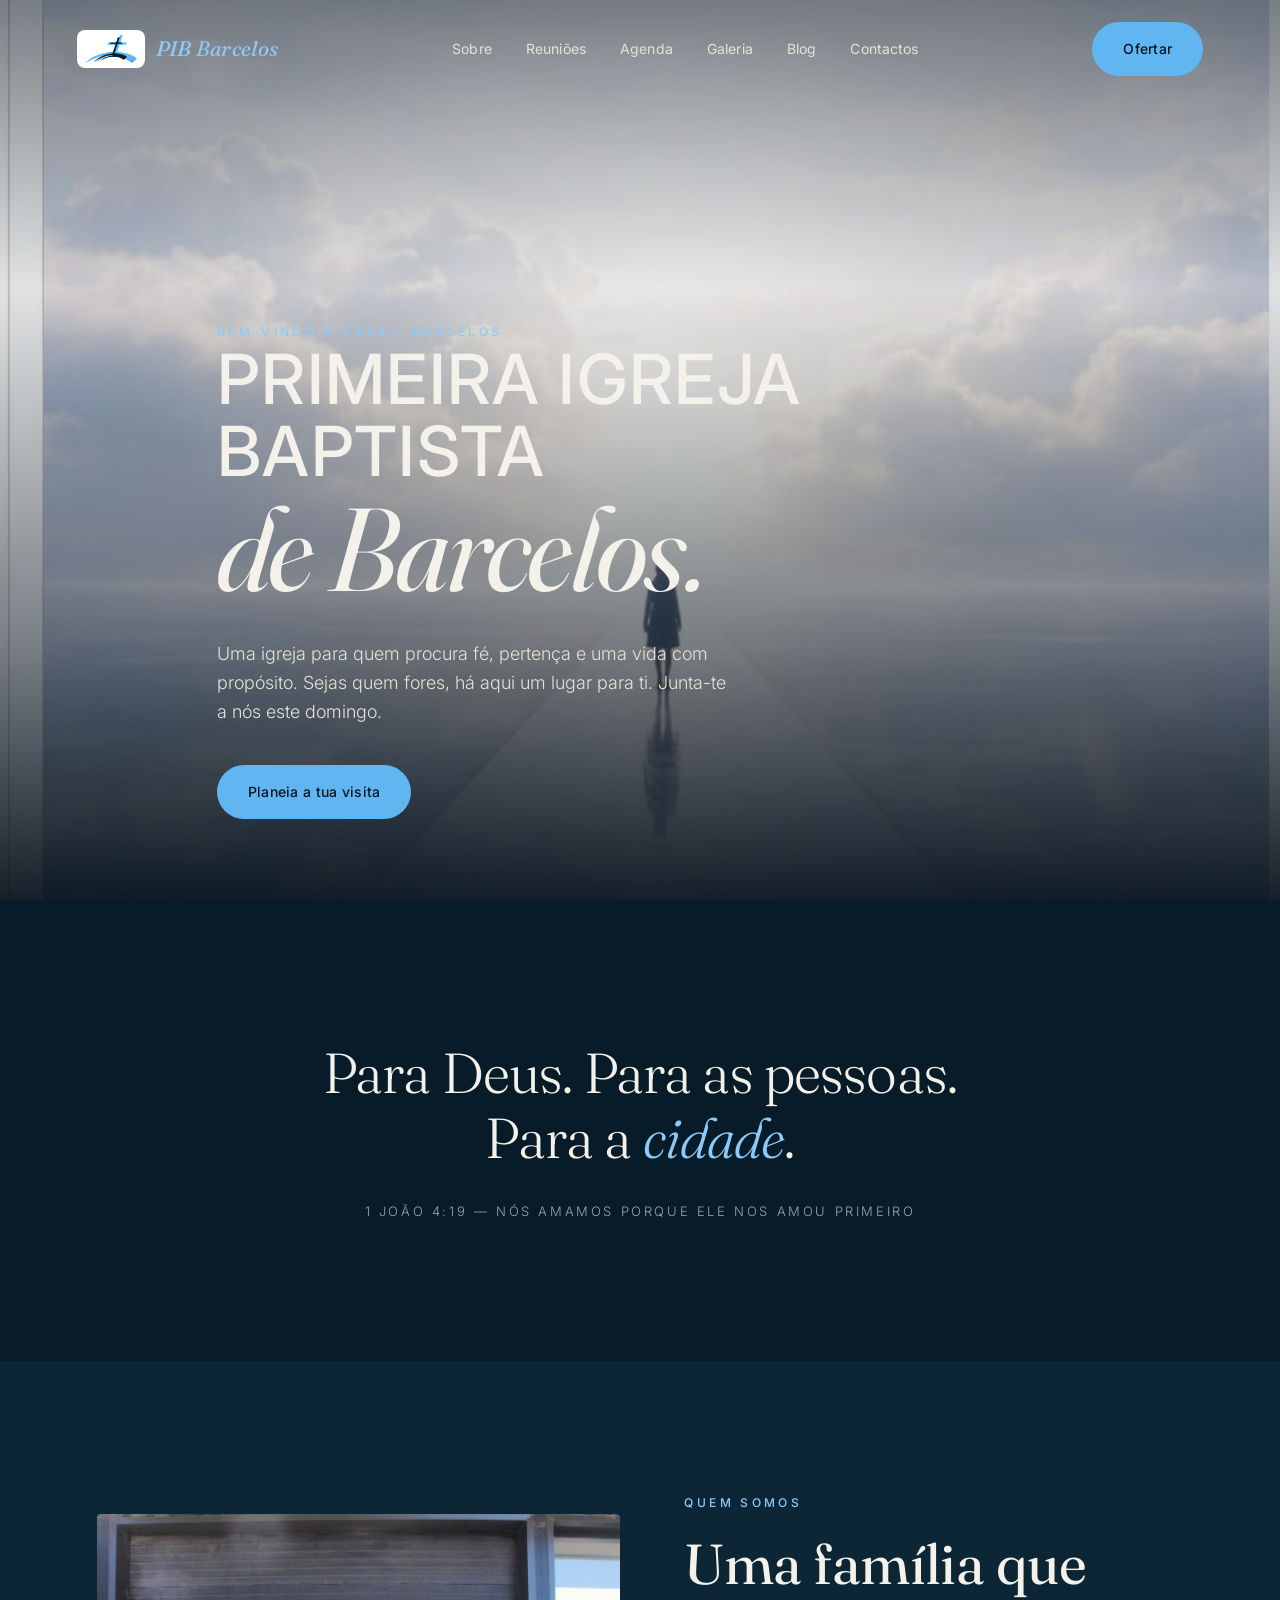
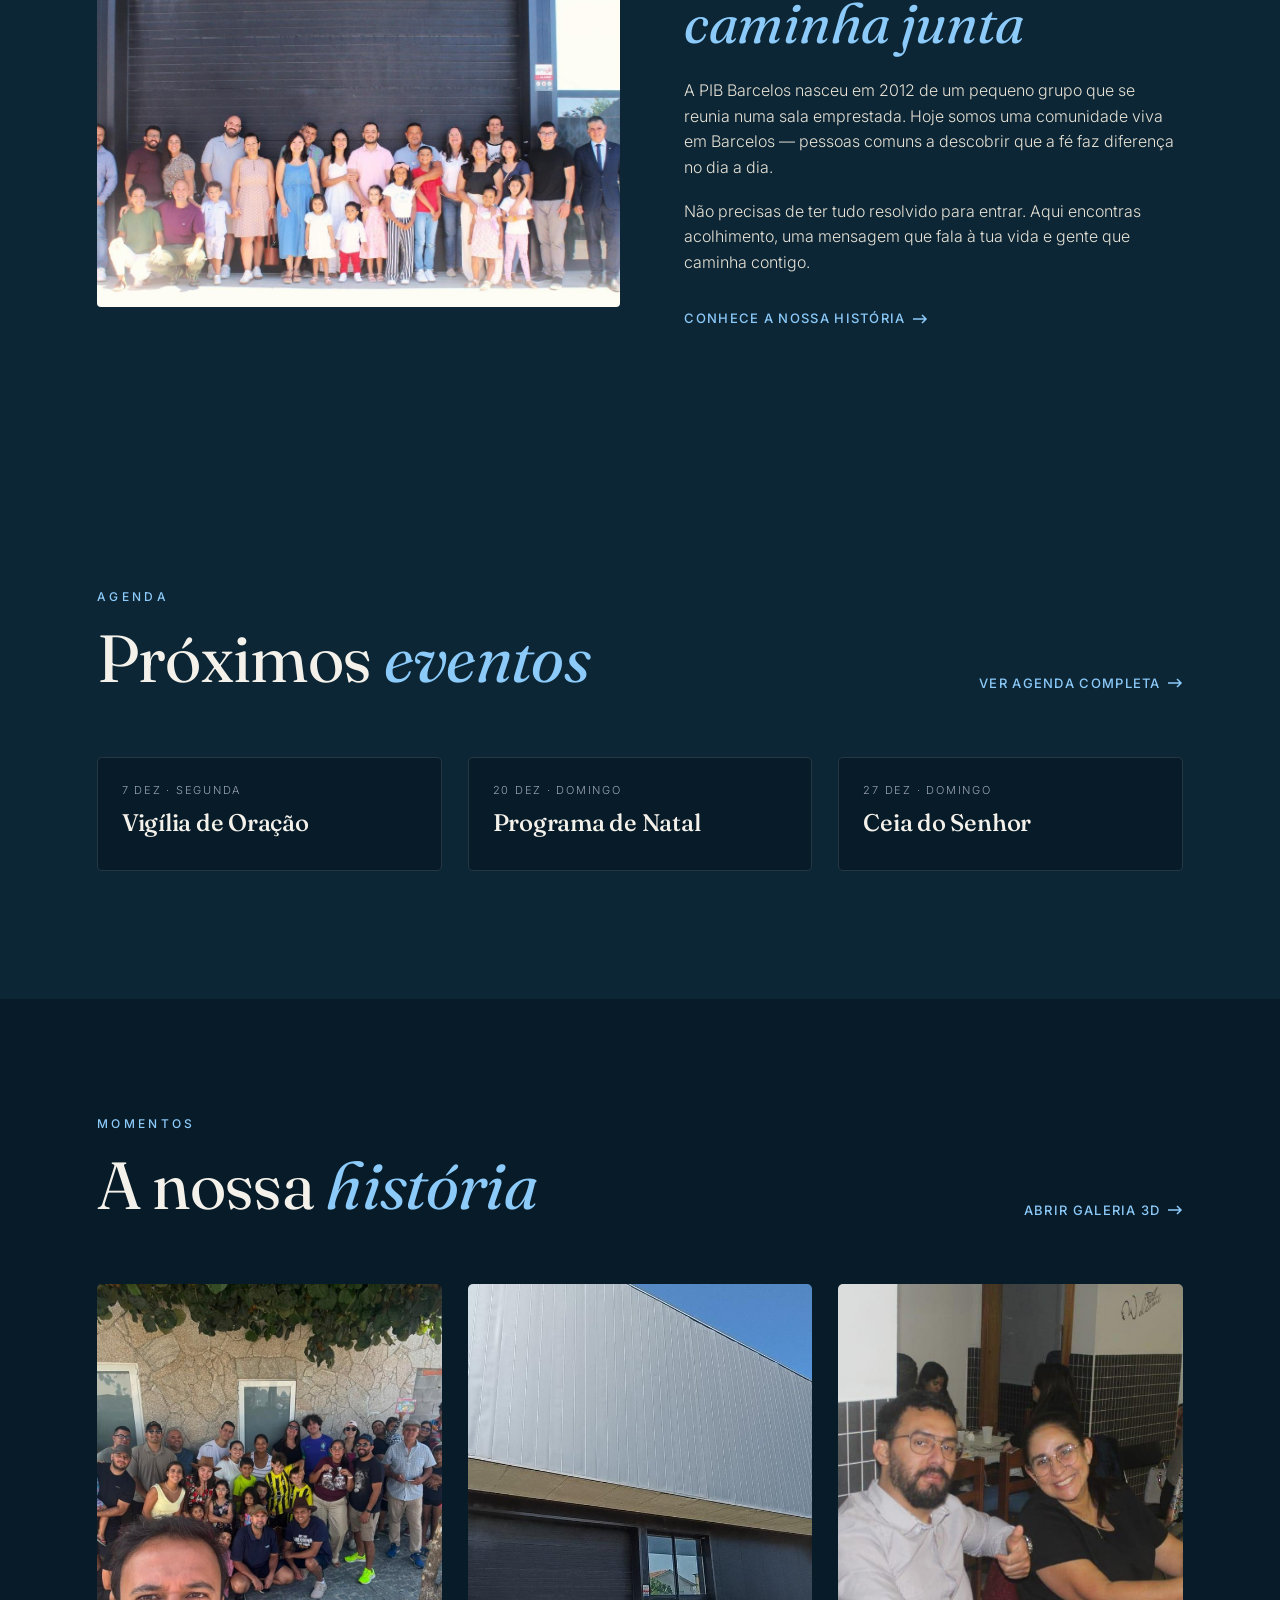
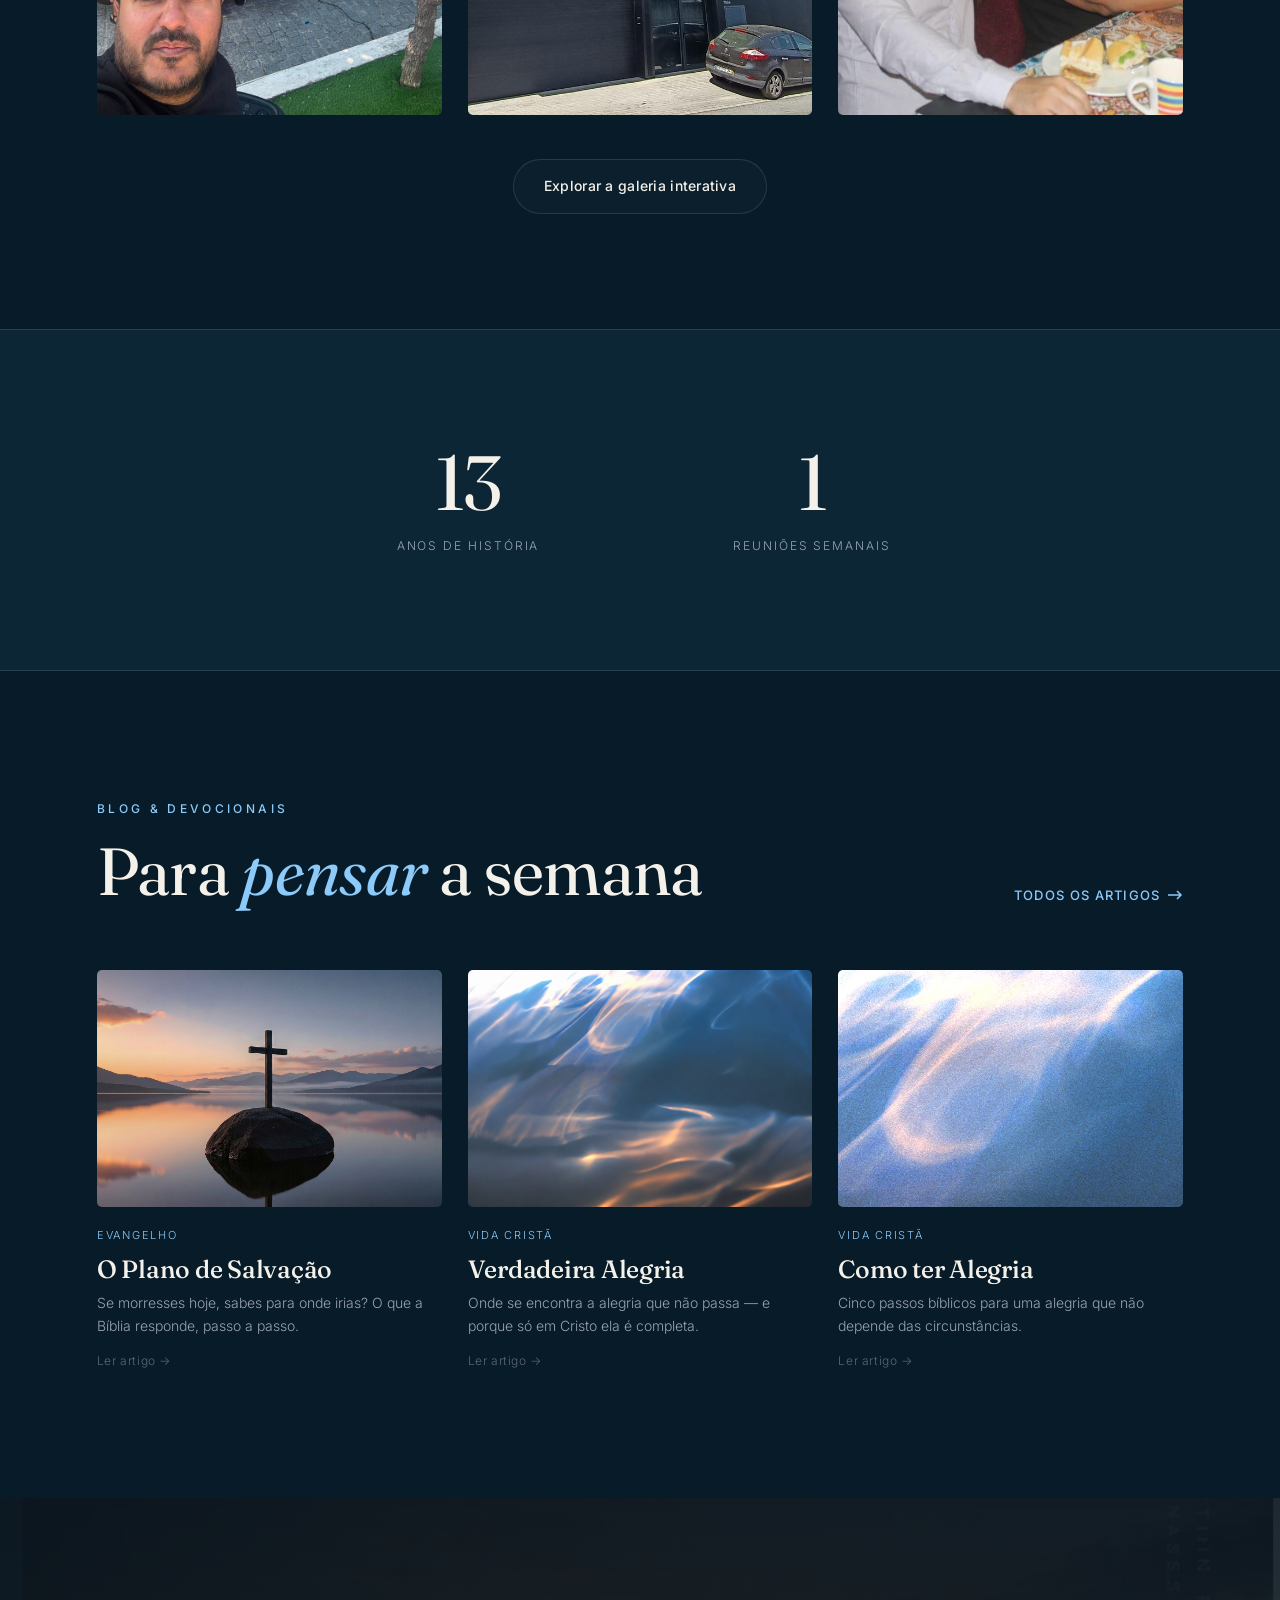
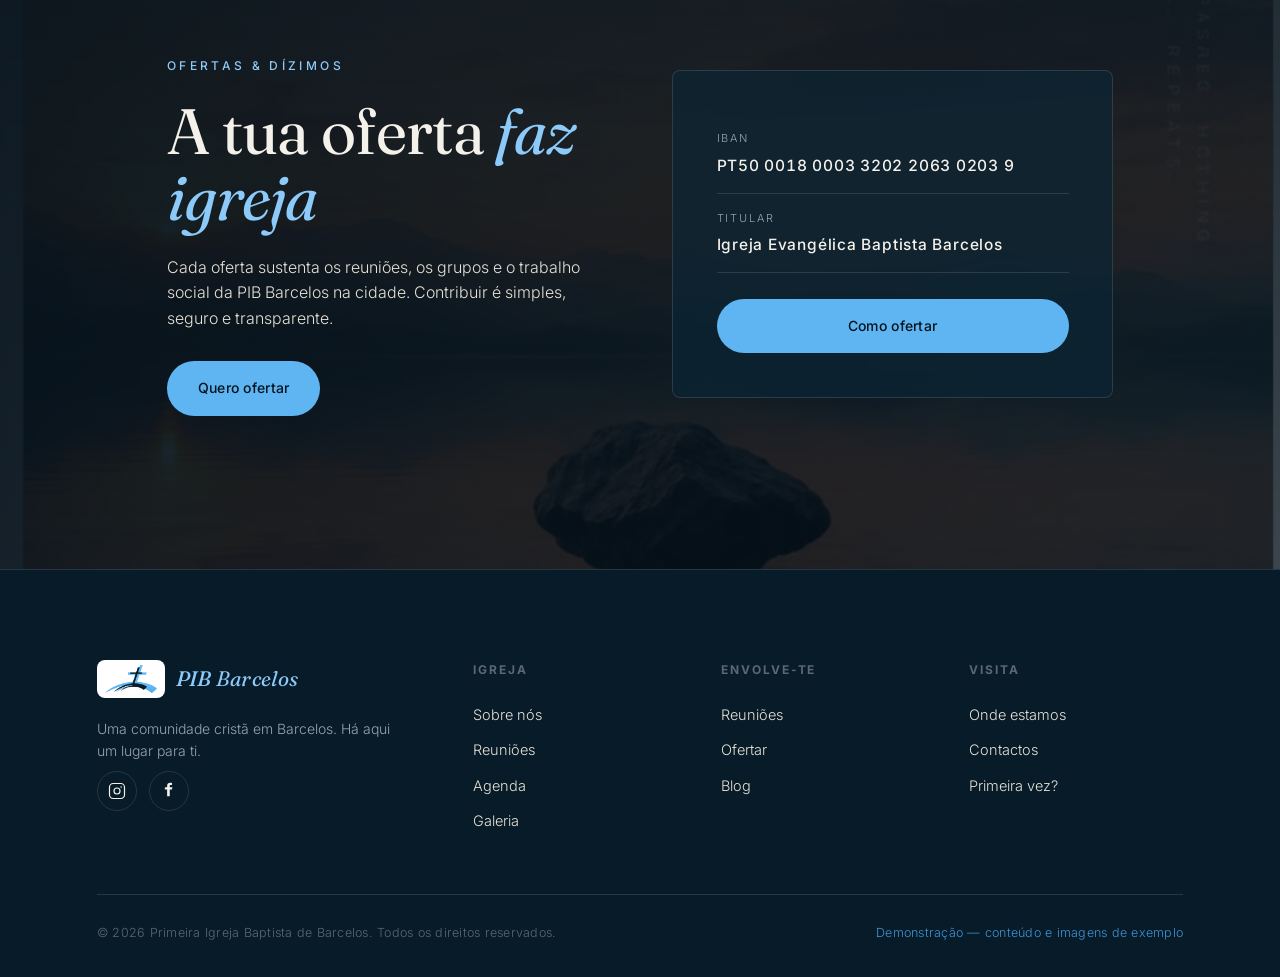
==== commit 95da70af: "Agenda automática: selo 'Próximo evento' e cartões da página inicial lidos de assets/agenda.js Co-Au" ====
--- a/index.html
+++ b/index.html
@@ -54,7 +54,7 @@
 <section class="eventos" id="eventos"><div class="wrap">
   <div class="sec-head reveal"><div><span class="eyebrow">Agenda</span><h2>Próximos <em>eventos</em></h2></div>
   <a href="eventos.html" class="link-u">Ver agenda completa <svg width="16" height="10" viewBox="0 0 16 10" fill="none"><path d="M1 5h13M10 1l4 4-4 4" stroke="currentColor" stroke-width="1.5"/></svg></a></div>
-    <div class="ev-grid"><article class="ev-card reveal ">
+    <div class="ev-grid" id="evGrid"><article class="ev-card reveal ">
   <div class="ev-info"><div class="tag">13 Set · Escola Bíblica</div><h3>Dia Mundial da EBD</h3><p>Celebramos juntos o Dia Mundial da Escola Bíblica Dominical.</p></div></article><article class="ev-card reveal d1">
   <div class="ev-info"><div class="tag">26 Set · Comunhão</div><h3>Pequeno-Almoço dos Homens</h3><p>Manhã de mesa posta e conversa — e, no mesmo dia, o Encontro das Senhoras.</p></div></article><article class="ev-card reveal d2">
   <div class="ev-info"><div class="tag">27 Set · Comunidade</div><h3>Reunião Amarela</h3><p>Um domingo dedicado ao cuidado e à esperança, com a família toda reunida.</p></div></article></div>
@@ -127,6 +127,7 @@
   <div class="foot-bot"><span>© 2026 Primeira Igreja Baptista de Barcelos. Todos os direitos reservados.</span>
   <span class="demo">Demonstração — conteúdo e imagens de exemplo</span></div>
 </div></footer>
+<script src="assets/agenda.js"></script>
 <script src="assets/app.js"></script>
 </body>
 </html>
--- a/assets/style.css
+++ b/assets/style.css
@@ -481,6 +481,7 @@
 .month-row:last-child{border-bottom:0}
 .month-row b{font-family:var(--serif);font-style:italic;font-size:17px;color:var(--amber2);min-width:26px;font-weight:500}
 .month-row.note{color:var(--muted);font-size:13px}
+.month-row.past{opacity:.45}
 
 /* ===== artigo ===== */
 .article{max-width:740px;margin:0 auto}
